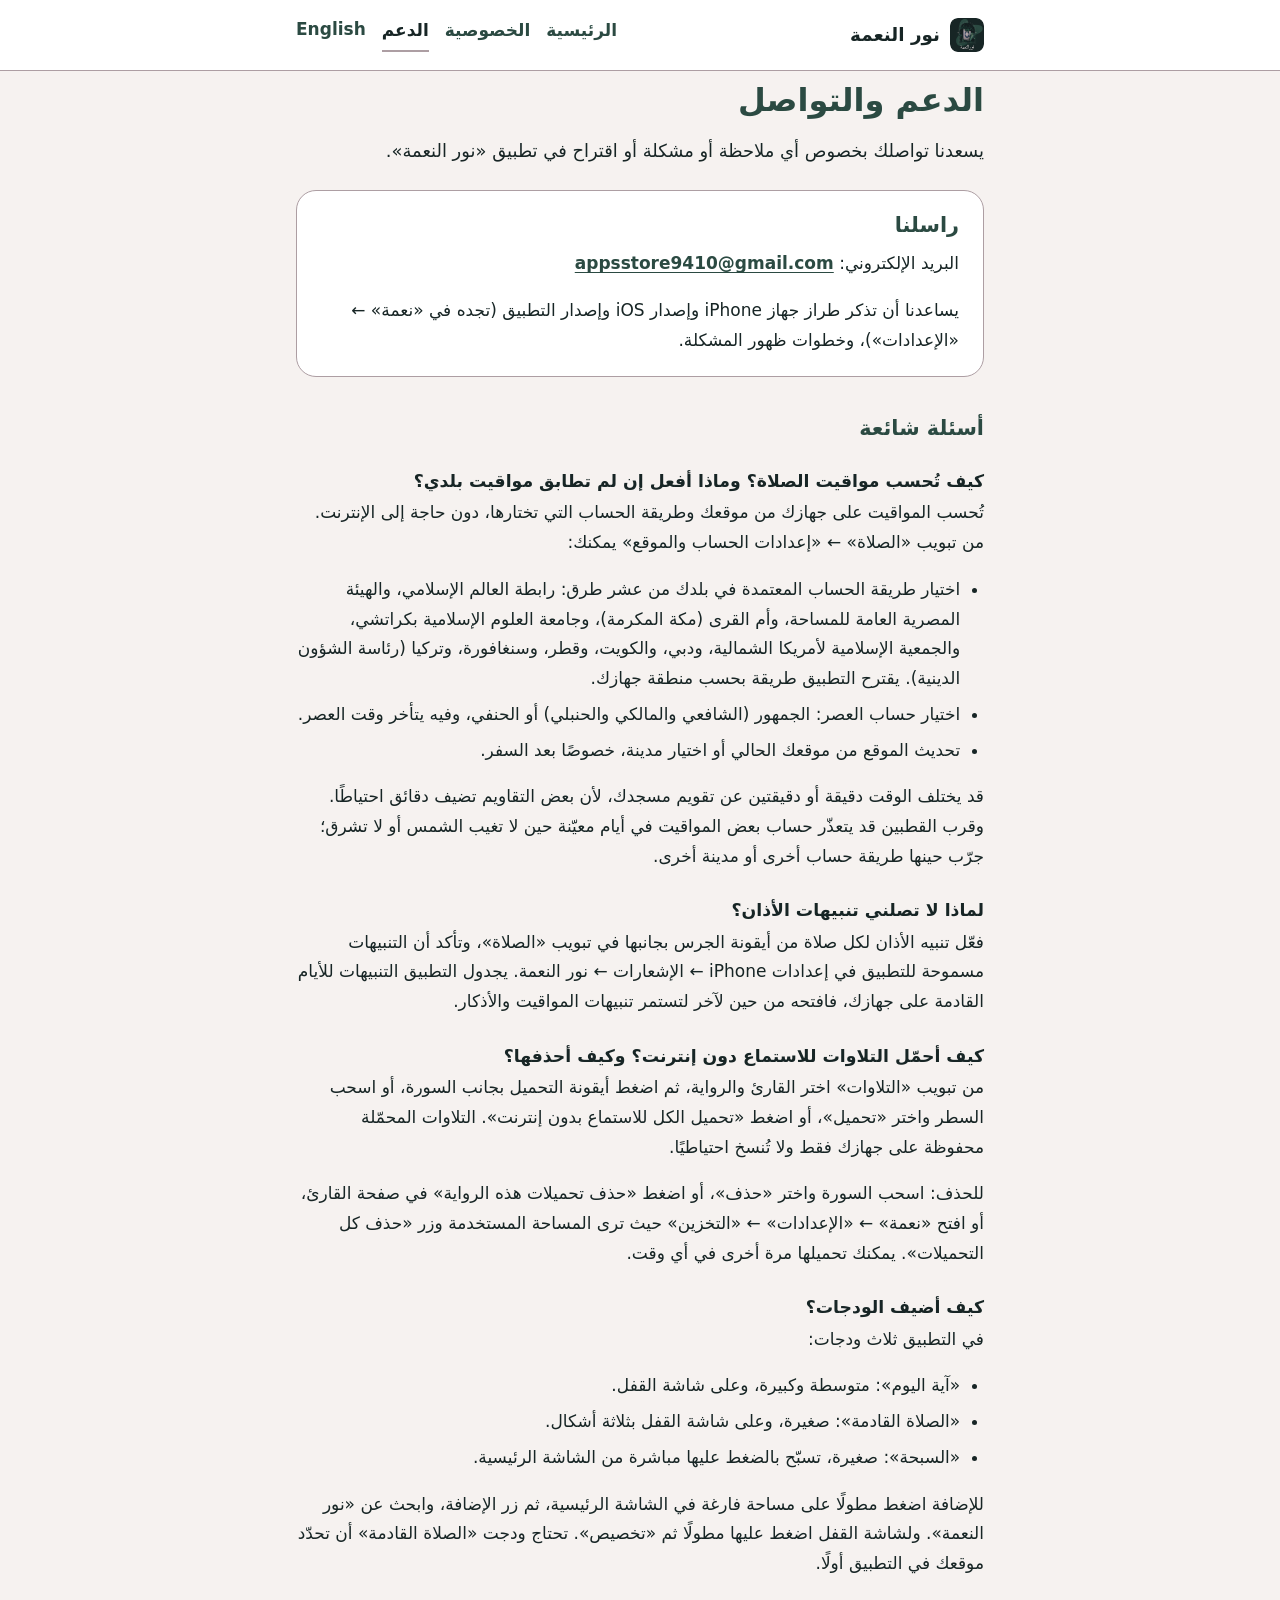
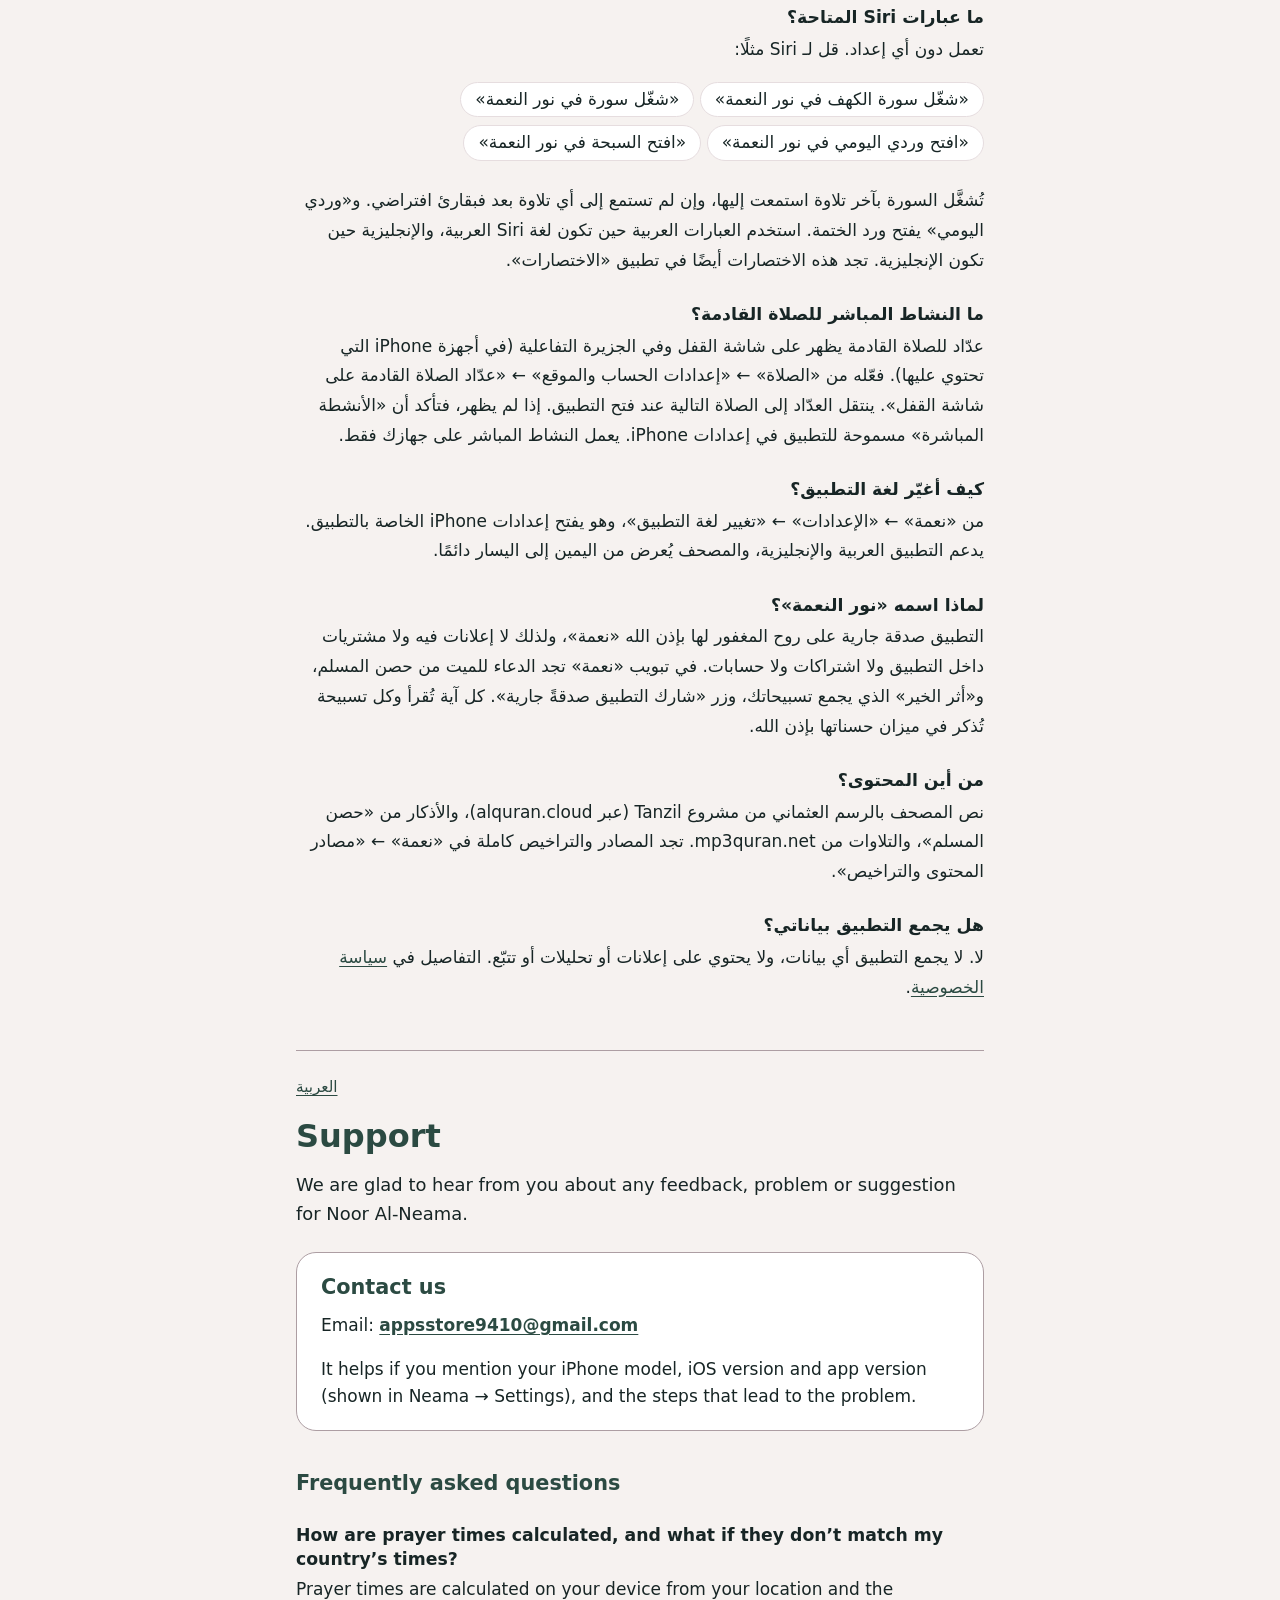
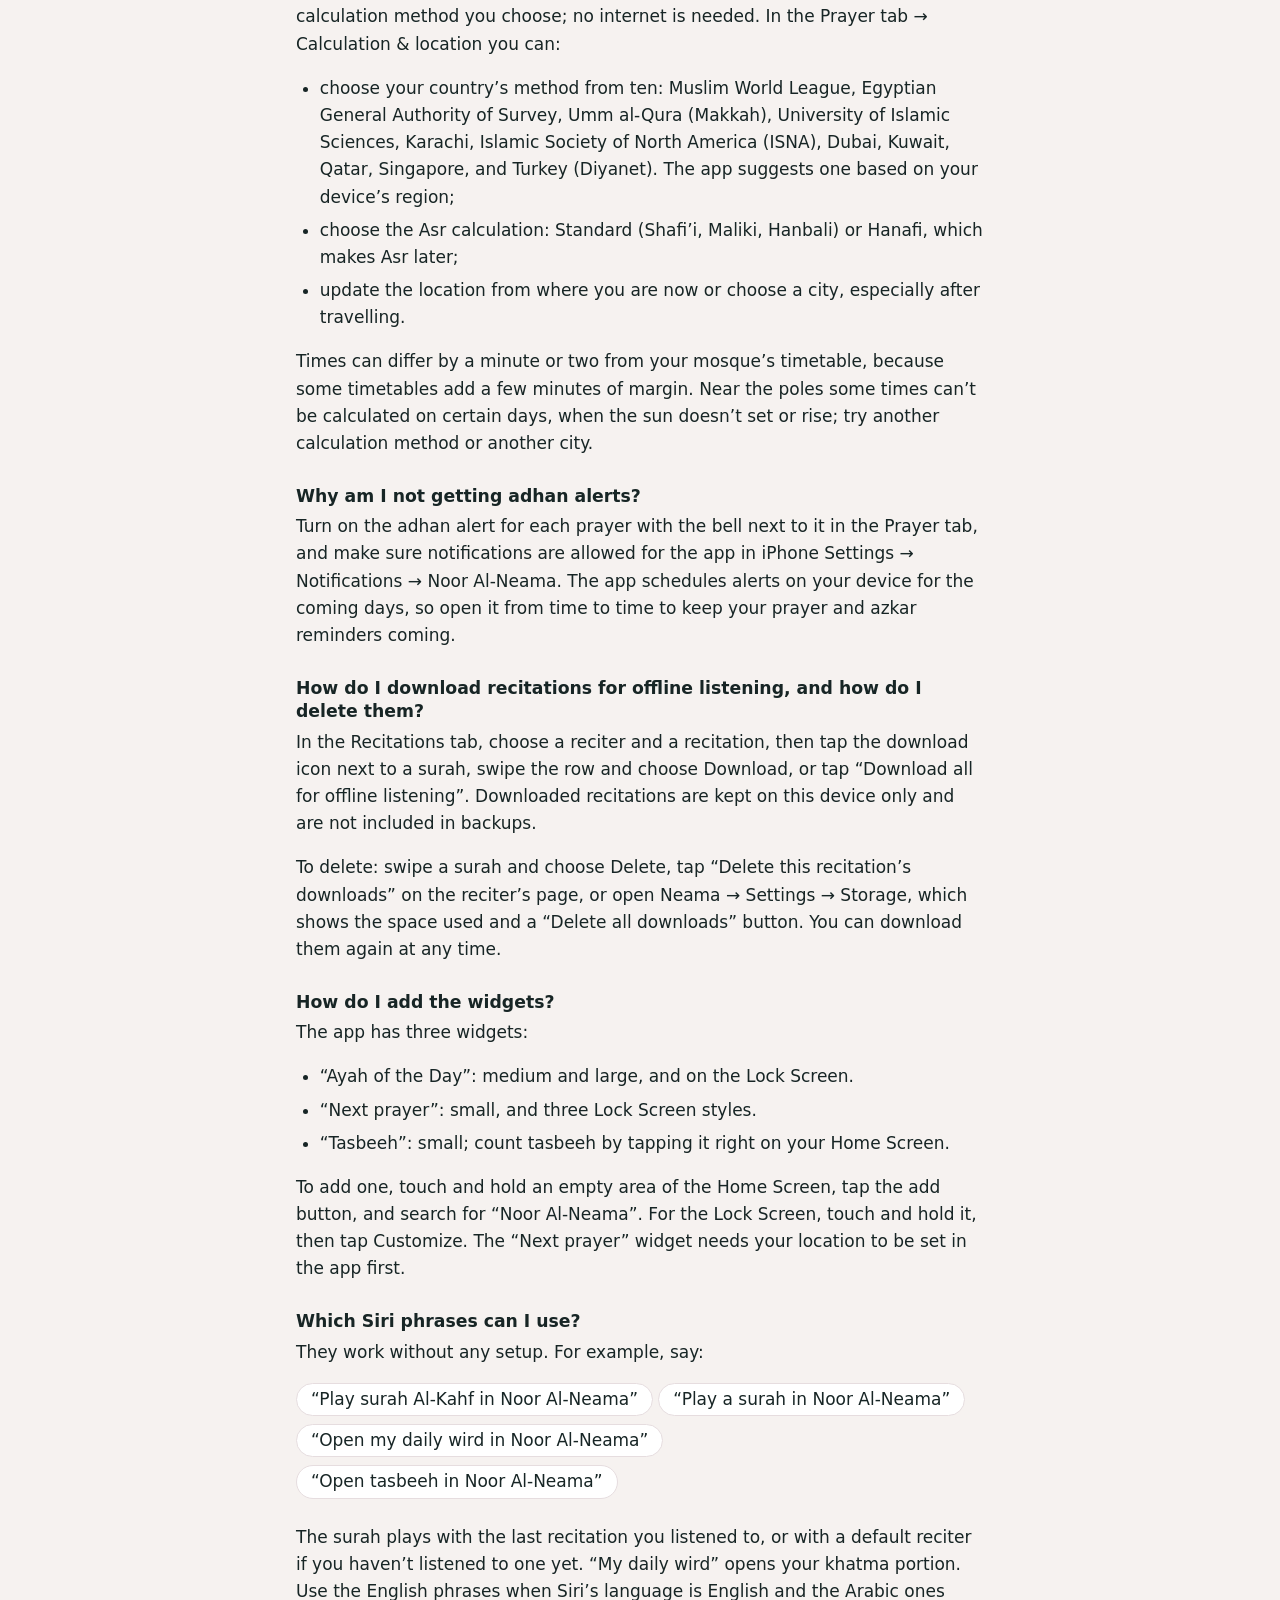
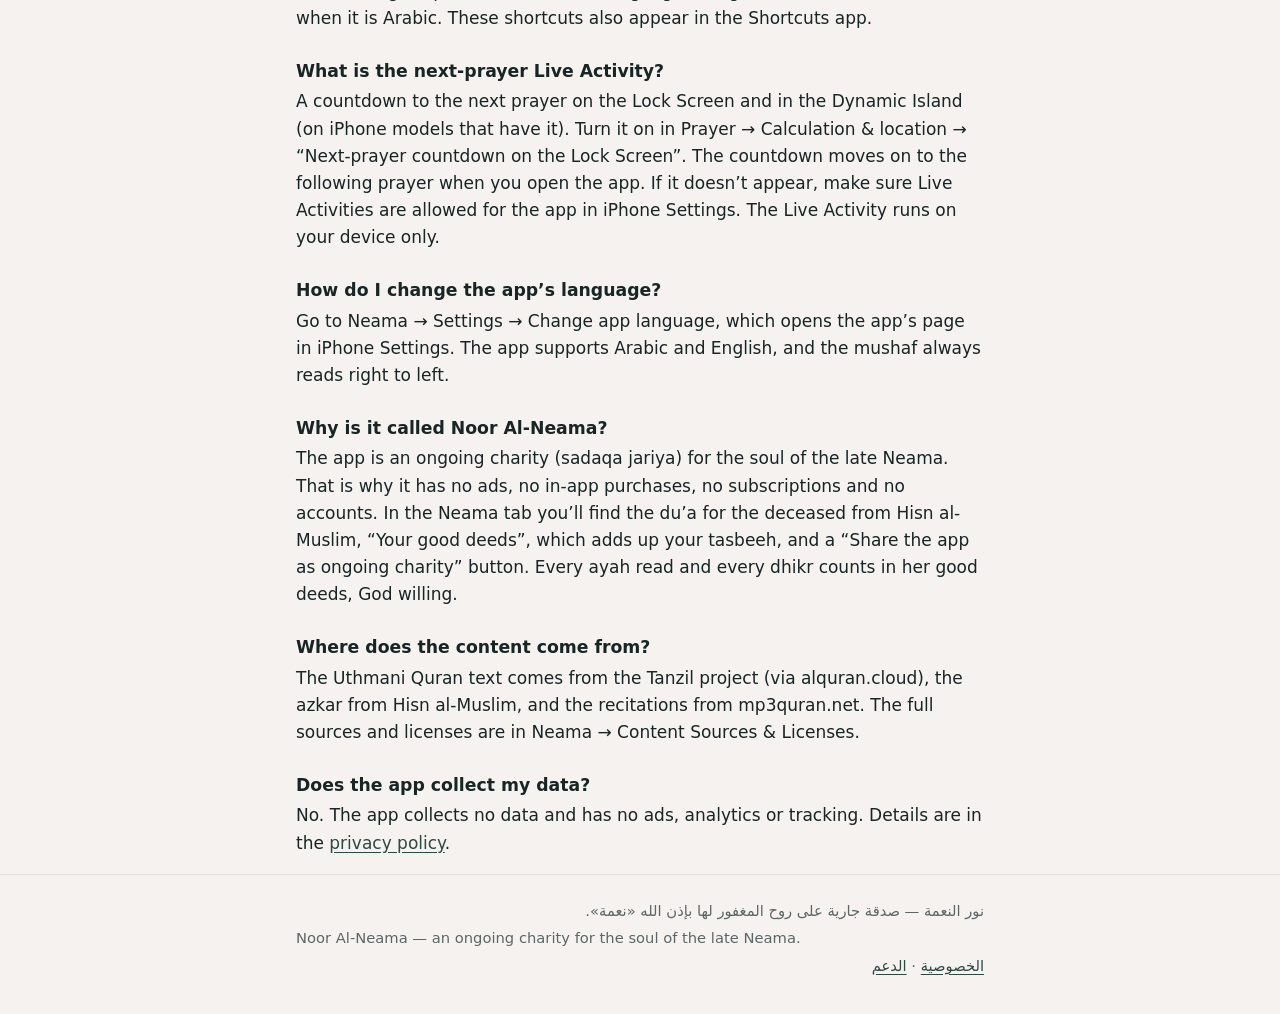
==== support.html @ 706d5c21 "site: privacy and support pages Co-Authored-By: Claude Opus 5.5 <noreply@anthropic.com> Claude-Sessi" ====
<!doctype html>
<html lang="ar" dir="rtl">
<head>
<meta charset="utf-8">
<meta name="viewport" content="width=device-width, initial-scale=1">
<meta name="color-scheme" content="light dark">
<meta name="description" content="الدعم والأسئلة الشائعة لتطبيق نور النعمة. Support and frequently asked questions for Noor Al-Neama.">
<meta name="referrer" content="no-referrer">
<title>الدعم — نور النعمة · Support — Noor Al-Neama</title>
<link rel="icon" href="icon.png" type="image/png">
<link rel="stylesheet" href="style.css">
</head>
<body>
<a class="skip" href="#main">تخطَّ إلى المحتوى</a>
<header class="site-header">
  <div class="wrap">
    <a class="brand" href="index.html">
      <img src="icon.png" width="34" height="34" alt="">
      <span>نور النعمة</span>
    </a>
    <nav class="site-nav" aria-label="القائمة الرئيسية">
      <ul>
        <li><a href="index.html">الرئيسية</a></li>
        <li><a href="privacy.html">الخصوصية</a></li>
        <li><a href="support.html" aria-current="page">الدعم</a></li>
        <li><a href="#en" lang="en" hreflang="en">English</a></li>
      </ul>
    </nav>
  </div>
</header>

<main id="main" class="wrap">
<article id="ar">
  <h1>الدعم والتواصل</h1>
  <p class="lead">يسعدنا تواصلك بخصوص أي ملاحظة أو مشكلة أو اقتراح في تطبيق «نور النعمة».</p>

  <section class="card summary" aria-labelledby="ar-contact">
    <h2 id="ar-contact">راسلنا</h2>
    <p>البريد الإلكتروني: <a class="email" href="mailto:appsstore9410@gmail.com">appsstore9410@gmail.com</a></p>
    <p>يساعدنا أن تذكر طراز جهاز iPhone وإصدار iOS وإصدار التطبيق (تجده في «نعمة» ← «الإعدادات»)، وخطوات ظهور المشكلة.</p>
  </section>

  <section class="faq" aria-labelledby="ar-faq">
    <h2 id="ar-faq">أسئلة شائعة</h2>

    <h3>كيف تُحسب مواقيت الصلاة؟ وماذا أفعل إن لم تطابق مواقيت بلدي؟</h3>
    <p>تُحسب المواقيت على جهازك من موقعك وطريقة الحساب التي تختارها، دون حاجة إلى الإنترنت. من تبويب «الصلاة» ← «إعدادات الحساب والموقع» يمكنك:</p>
    <ul>
      <li>اختيار طريقة الحساب المعتمدة في بلدك من عشر طرق: رابطة العالم الإسلامي، والهيئة المصرية العامة للمساحة، وأم القرى (مكة المكرمة)، وجامعة العلوم الإسلامية بكراتشي، والجمعية الإسلامية لأمريكا الشمالية، ودبي، والكويت، وقطر، وسنغافورة، وتركيا (رئاسة الشؤون الدينية). يقترح التطبيق طريقة بحسب منطقة جهازك.</li>
      <li>اختيار حساب العصر: الجمهور (الشافعي والمالكي والحنبلي) أو الحنفي، وفيه يتأخر وقت العصر.</li>
      <li>تحديث الموقع من موقعك الحالي أو اختيار مدينة، خصوصًا بعد السفر.</li>
    </ul>
    <p>قد يختلف الوقت دقيقة أو دقيقتين عن تقويم مسجدك، لأن بعض التقاويم تضيف دقائق احتياطًا. وقرب القطبين قد يتعذّر حساب بعض المواقيت في أيام معيّنة حين لا تغيب الشمس أو لا تشرق؛ جرّب حينها طريقة حساب أخرى أو مدينة أخرى.</p>

    <h3>لماذا لا تصلني تنبيهات الأذان؟</h3>
    <p>فعّل تنبيه الأذان لكل صلاة من أيقونة الجرس بجانبها في تبويب «الصلاة»، وتأكد أن التنبيهات مسموحة للتطبيق في إعدادات iPhone ← الإشعارات ← نور النعمة. يجدول التطبيق التنبيهات للأيام القادمة على جهازك، فافتحه من حين لآخر لتستمر تنبيهات المواقيت والأذكار.</p>

    <h3>كيف أحمّل التلاوات للاستماع دون إنترنت؟ وكيف أحذفها؟</h3>
    <p>من تبويب «التلاوات» اختر القارئ والرواية، ثم اضغط أيقونة التحميل بجانب السورة، أو اسحب السطر واختر «تحميل»، أو اضغط «تحميل الكل للاستماع بدون إنترنت». التلاوات المحمّلة محفوظة على جهازك فقط ولا تُنسخ احتياطيًا.</p>
    <p>للحذف: اسحب السورة واختر «حذف»، أو اضغط «حذف تحميلات هذه الرواية» في صفحة القارئ، أو افتح «نعمة» ← «الإعدادات» ← «التخزين» حيث ترى المساحة المستخدمة وزر «حذف كل التحميلات». يمكنك تحميلها مرة أخرى في أي وقت.</p>

    <h3>كيف أضيف الودجات؟</h3>
    <p>في التطبيق ثلاث ودجات:</p>
    <ul>
      <li>«آية اليوم»: متوسطة وكبيرة، وعلى شاشة القفل.</li>
      <li>«الصلاة القادمة»: صغيرة، وعلى شاشة القفل بثلاثة أشكال.</li>
      <li>«السبحة»: صغيرة، تسبّح بالضغط عليها مباشرة من الشاشة الرئيسية.</li>
    </ul>
    <p>للإضافة اضغط مطولًا على مساحة فارغة في الشاشة الرئيسية، ثم زر الإضافة، وابحث عن «نور النعمة». ولشاشة القفل اضغط عليها مطولًا ثم «تخصيص». تحتاج ودجت «الصلاة القادمة» أن تحدّد موقعك في التطبيق أولًا.</p>

    <h3>ما عبارات Siri المتاحة؟</h3>
    <p>تعمل دون أي إعداد. قل لـ Siri مثلًا:</p>
    <ul class="phrases">
      <li>«شغّل سورة الكهف في نور النعمة»</li>
      <li>«شغّل سورة في نور النعمة»</li>
      <li>«افتح وردي اليومي في نور النعمة»</li>
      <li>«افتح السبحة في نور النعمة»</li>
    </ul>
    <p>تُشغَّل السورة بآخر تلاوة استمعت إليها، وإن لم تستمع إلى أي تلاوة بعد فبقارئ افتراضي. و«وردي اليومي» يفتح ورد الختمة. استخدم العبارات العربية حين تكون لغة Siri العربية، والإنجليزية حين تكون الإنجليزية. تجد هذه الاختصارات أيضًا في تطبيق «الاختصارات».</p>

    <h3>ما النشاط المباشر للصلاة القادمة؟</h3>
    <p>عدّاد للصلاة القادمة يظهر على شاشة القفل وفي الجزيرة التفاعلية (في أجهزة iPhone التي تحتوي عليها). فعّله من «الصلاة» ← «إعدادات الحساب والموقع» ← «عدّاد الصلاة القادمة على شاشة القفل». ينتقل العدّاد إلى الصلاة التالية عند فتح التطبيق. إذا لم يظهر، فتأكد أن «الأنشطة المباشرة» مسموحة للتطبيق في إعدادات iPhone. يعمل النشاط المباشر على جهازك فقط.</p>

    <h3>كيف أغيّر لغة التطبيق؟</h3>
    <p>من «نعمة» ← «الإعدادات» ← «تغيير لغة التطبيق»، وهو يفتح إعدادات iPhone الخاصة بالتطبيق. يدعم التطبيق العربية والإنجليزية، والمصحف يُعرض من اليمين إلى اليسار دائمًا.</p>

    <h3>لماذا اسمه «نور النعمة»؟</h3>
    <p>التطبيق صدقة جارية على روح المغفور لها بإذن الله «نعمة»، ولذلك لا إعلانات فيه ولا مشتريات داخل التطبيق ولا اشتراكات ولا حسابات. في تبويب «نعمة» تجد الدعاء للميت من حصن المسلم، و«أثر الخير» الذي يجمع تسبيحاتك، وزر «شارك التطبيق صدقةً جارية». كل آية تُقرأ وكل تسبيحة تُذكر في ميزان حسناتها بإذن الله.</p>

    <h3>من أين المحتوى؟</h3>
    <p>نص المصحف بالرسم العثماني من مشروع Tanzil (عبر alquran.cloud)، والأذكار من «حصن المسلم»، والتلاوات من mp3quran.net. تجد المصادر والتراخيص كاملة في «نعمة» ← «مصادر المحتوى والتراخيص».</p>

    <h3>هل يجمع التطبيق بياناتي؟</h3>
    <p>لا. لا يجمع التطبيق أي بيانات، ولا يحتوي على إعلانات أو تحليلات أو تتبّع. التفاصيل في <a href="privacy.html">سياسة الخصوصية</a>.</p>
  </section>
</article>

<article id="en" class="en" lang="en" dir="ltr">
  <p class="lang-switch"><a href="#ar" lang="ar" hreflang="ar" dir="rtl">العربية</a></p>
  <h1>Support</h1>
  <p class="lead">We are glad to hear from you about any feedback, problem or suggestion for Noor Al-Neama.</p>

  <section class="card summary" aria-labelledby="en-contact">
    <h2 id="en-contact">Contact us</h2>
    <p>Email: <a class="email" href="mailto:appsstore9410@gmail.com">appsstore9410@gmail.com</a></p>
    <p>It helps if you mention your iPhone model, iOS version and app version (shown in Neama → Settings), and the steps that lead to the problem.</p>
  </section>

  <section class="faq" aria-labelledby="en-faq">
    <h2 id="en-faq">Frequently asked questions</h2>

    <h3>How are prayer times calculated, and what if they don’t match my country’s times?</h3>
    <p>Prayer times are calculated on your device from your location and the calculation method you choose; no internet is needed. In the Prayer tab → Calculation &amp; location you can:</p>
    <ul>
      <li>choose your country’s method from ten: Muslim World League, Egyptian General Authority of Survey, Umm al-Qura (Makkah), University of Islamic Sciences, Karachi, Islamic Society of North America (ISNA), Dubai, Kuwait, Qatar, Singapore, and Turkey (Diyanet). The app suggests one based on your device’s region;</li>
      <li>choose the Asr calculation: Standard (Shafi’i, Maliki, Hanbali) or Hanafi, which makes Asr later;</li>
      <li>update the location from where you are now or choose a city, especially after travelling.</li>
    </ul>
    <p>Times can differ by a minute or two from your mosque’s timetable, because some timetables add a few minutes of margin. Near the poles some times can’t be calculated on certain days, when the sun doesn’t set or rise; try another calculation method or another city.</p>

    <h3>Why am I not getting adhan alerts?</h3>
    <p>Turn on the adhan alert for each prayer with the bell next to it in the Prayer tab, and make sure notifications are allowed for the app in iPhone Settings → Notifications → Noor Al-Neama. The app schedules alerts on your device for the coming days, so open it from time to time to keep your prayer and azkar reminders coming.</p>

    <h3>How do I download recitations for offline listening, and how do I delete them?</h3>
    <p>In the Recitations tab, choose a reciter and a recitation, then tap the download icon next to a surah, swipe the row and choose Download, or tap “Download all for offline listening”. Downloaded recitations are kept on this device only and are not included in backups.</p>
    <p>To delete: swipe a surah and choose Delete, tap “Delete this recitation’s downloads” on the reciter’s page, or open Neama → Settings → Storage, which shows the space used and a “Delete all downloads” button. You can download them again at any time.</p>

    <h3>How do I add the widgets?</h3>
    <p>The app has three widgets:</p>
    <ul>
      <li>“Ayah of the Day”: medium and large, and on the Lock Screen.</li>
      <li>“Next prayer”: small, and three Lock Screen styles.</li>
      <li>“Tasbeeh”: small; count tasbeeh by tapping it right on your Home Screen.</li>
    </ul>
    <p>To add one, touch and hold an empty area of the Home Screen, tap the add button, and search for “Noor Al-Neama”. For the Lock Screen, touch and hold it, then tap Customize. The “Next prayer” widget needs your location to be set in the app first.</p>

    <h3>Which Siri phrases can I use?</h3>
    <p>They work without any setup. For example, say:</p>
    <ul class="phrases">
      <li>“Play surah Al-Kahf in Noor Al-Neama”</li>
      <li>“Play a surah in Noor Al-Neama”</li>
      <li>“Open my daily wird in Noor Al-Neama”</li>
      <li>“Open tasbeeh in Noor Al-Neama”</li>
    </ul>
    <p>The surah plays with the last recitation you listened to, or with a default reciter if you haven’t listened to one yet. “My daily wird” opens your khatma portion. Use the English phrases when Siri’s language is English and the Arabic ones when it is Arabic. These shortcuts also appear in the Shortcuts app.</p>

    <h3>What is the next-prayer Live Activity?</h3>
    <p>A countdown to the next prayer on the Lock Screen and in the Dynamic Island (on iPhone models that have it). Turn it on in Prayer → Calculation &amp; location → “Next-prayer countdown on the Lock Screen”. The countdown moves on to the following prayer when you open the app. If it doesn’t appear, make sure Live Activities are allowed for the app in iPhone Settings. The Live Activity runs on your device only.</p>

    <h3>How do I change the app’s language?</h3>
    <p>Go to Neama → Settings → Change app language, which opens the app’s page in iPhone Settings. The app supports Arabic and English, and the mushaf always reads right to left.</p>

    <h3>Why is it called Noor Al-Neama?</h3>
    <p>The app is an ongoing charity (sadaqa jariya) for the soul of the late Neama. That is why it has no ads, no in-app purchases, no subscriptions and no accounts. In the Neama tab you’ll find the du’a for the deceased from Hisn al-Muslim, “Your good deeds”, which adds up your tasbeeh, and a “Share the app as ongoing charity” button. Every ayah read and every dhikr counts in her good deeds, God willing.</p>

    <h3>Where does the content come from?</h3>
    <p>The Uthmani Quran text comes from the Tanzil project (via alquran.cloud), the azkar from Hisn al-Muslim, and the recitations from mp3quran.net. The full sources and licenses are in Neama → Content Sources &amp; Licenses.</p>

    <h3>Does the app collect my data?</h3>
    <p>No. The app collects no data and has no ads, analytics or tracking. Details are in the <a href="privacy.html">privacy policy</a>.</p>
  </section>
</article>
</main>

<footer class="site-footer">
  <div class="wrap">
    <p>نور النعمة — صدقة جارية على روح المغفور لها بإذن الله «نعمة».</p>
    <p lang="en" dir="ltr" class="ltr">Noor Al-Neama — an ongoing charity for the soul of the late Neama.</p>
    <p><a href="privacy.html">الخصوصية</a> · <a href="support.html">الدعم</a></p>
  </div>
</footer>
</body>
</html>
---- style.css ----
/* Noor Al-Neama: privacy and support pages. Palette = spec §4 tokens (light / dark).
   No web fonts, no external requests: system fonts only (SF Arabic on Apple devices). */
:root {
  color-scheme: light dark;
  --bg: #F6F2F0;
  --surface: #FFFFFF;
  --fg: #172525;
  --muted: #5A6766;
  --primary: #2B4A42;
  --accent: #AD9EA3;       /* rose-silver: borders and ornaments only */
  --accent-text: #7A626C;  /* rose-silver for text (>= 4.5:1 on bg), as Theme.accentText */
  --divider: #E6DDDF;
  --radius: 20px;
}
@media (prefers-color-scheme: dark) {
  :root {
    --bg: #132020;
    --surface: #1C2C2B;
    --fg: #EFE2E9;
    --muted: #A3AFAD;
    --primary: #8CC2B0;
    --accent: #C2B1B7;
    --accent-text: #E3D3D9;
    --divider: #2A3A39;
  }
}

*, *::before, *::after { box-sizing: border-box; }
html { -webkit-text-size-adjust: 100%; text-size-adjust: 100%; }
body {
  margin: 0;
  background: var(--bg);
  color: var(--fg);
  font: 1.0625rem/1.75 -apple-system, BlinkMacSystemFont, "SF Arabic", "SF Pro Text", "Geeza Pro",
        "Segoe UI", "Noto Sans Arabic", "Noto Naskh Arabic", Tahoma, "DejaVu Sans", sans-serif;
  overflow-wrap: break-word;
}
[lang="en"] { line-height: 1.6; }

.skip {
  position: absolute;
  inset-inline-start: 16px;
  top: -100px;
  background: var(--primary);
  color: var(--bg);
  padding: 8px 14px;
  border-radius: 10px;
  z-index: 10;
}
.skip:focus { top: 12px; }

a { color: var(--primary); text-underline-offset: 3px; }
a:hover { text-decoration-thickness: 2px; }
a:focus-visible, summary:focus-visible {
  outline: 3px solid var(--accent);
  outline-offset: 2px;
  border-radius: 4px;
}

.wrap { max-width: 720px; margin: 0 auto; padding: 0 16px; }

/* Header: brand and navigation */
.site-header { border-bottom: 1px solid var(--accent); background: var(--surface); }
.site-header .wrap {
  display: flex;
  flex-wrap: wrap;
  align-items: center;
  justify-content: space-between;
  gap: 8px 16px;
  padding-block: 12px;
}
.brand {
  display: inline-flex;
  align-items: center;
  gap: 10px;
  font-weight: 700;
  font-size: 1.15rem;
  color: var(--fg);
  text-decoration: none;
}
.brand img { width: 34px; height: 34px; flex: none; border-radius: 8px; }
.site-nav ul { display: flex; flex-wrap: wrap; gap: 4px 16px; margin: 0; padding: 0; list-style: none; }
.site-nav a { text-decoration: none; font-weight: 600; padding: 4px 0; display: inline-block; }
.site-nav a[aria-current="page"] { color: var(--fg); border-bottom: 2px solid var(--accent); }

main { padding-block: 24px 40px; }
h1, h2, h3 { color: var(--primary); line-height: 1.35; }
h1 { font-size: 1.75rem; margin: 0.25em 0 0.4em; }
h2 { font-size: 1.3rem; margin: 1.8em 0 0.5em; }
h3 { font-size: 1.08rem; margin: 1.4em 0 0.3em; color: var(--fg); }
p, ul, ol { margin: 0 0 1em; }
ul, ol { padding-inline-start: 1.4em; }
li { margin-bottom: 0.35em; }

.meta { color: var(--muted); font-size: 0.95rem; }
.lead { font-size: 1.12rem; }

/* Cards: 20pt corner radius and a gold hairline, like the app's ornament headers */
.card {
  background: var(--surface);
  border: 1px solid var(--divider);
  border-radius: var(--radius);
  padding: 16px 20px;
  margin: 24px 0;
}
.card > :last-child { margin-bottom: 0; }
.card h2:first-child { margin-top: 0; }
.card.summary { border-color: var(--accent); }
.checks { list-style: none; padding: 0; }
.checks li { position: relative; padding-inline-start: 1.6em; }
.checks li::before {
  content: "";
  position: absolute;
  inset-inline-start: 0.2em;
  top: 0.62em;
  width: 0.55em;
  height: 0.55em;
  border: 2px solid var(--accent);
  transform: rotate(45deg);
}

.faq h3 { margin-top: 1.6em; }
.phrases { list-style: none; padding: 0; }
.phrases li {
  display: inline-block;
  background: var(--surface);
  border: 1px solid var(--divider);
  border-radius: 999px;
  padding: 2px 14px;
  margin: 0 0 8px;
}

.cta {
  display: inline-block;
  background: var(--primary);
  color: var(--bg);
  font-weight: 700;
  text-decoration: none;
  border-radius: 14px;
  padding: 12px 22px;
  margin: 4px 0 16px;
}
.cta:hover { text-decoration: underline; }

.email { direction: ltr; unicode-bidi: isolate; font-weight: 600; }
.ltr { direction: ltr; unicode-bidi: isolate; }

/* English half of each page */
.en {
  border-top: 1px solid var(--accent);
  margin-top: 48px;
  padding-top: 24px;
  text-align: left;
}
.lang-switch { font-size: 0.95rem; }

.site-footer { border-top: 1px solid var(--divider); color: var(--muted); font-size: 0.92rem; }
.site-footer .wrap { padding-block: 20px 32px; }
.site-footer p { margin: 0.2em 0; }

@media (min-width: 600px) {
  h1 { font-size: 2rem; }
  .card { padding: 20px 24px; }
}
@media print {
  .site-nav, .skip { display: none; }
  body { background: #fff; color: #000; }
}
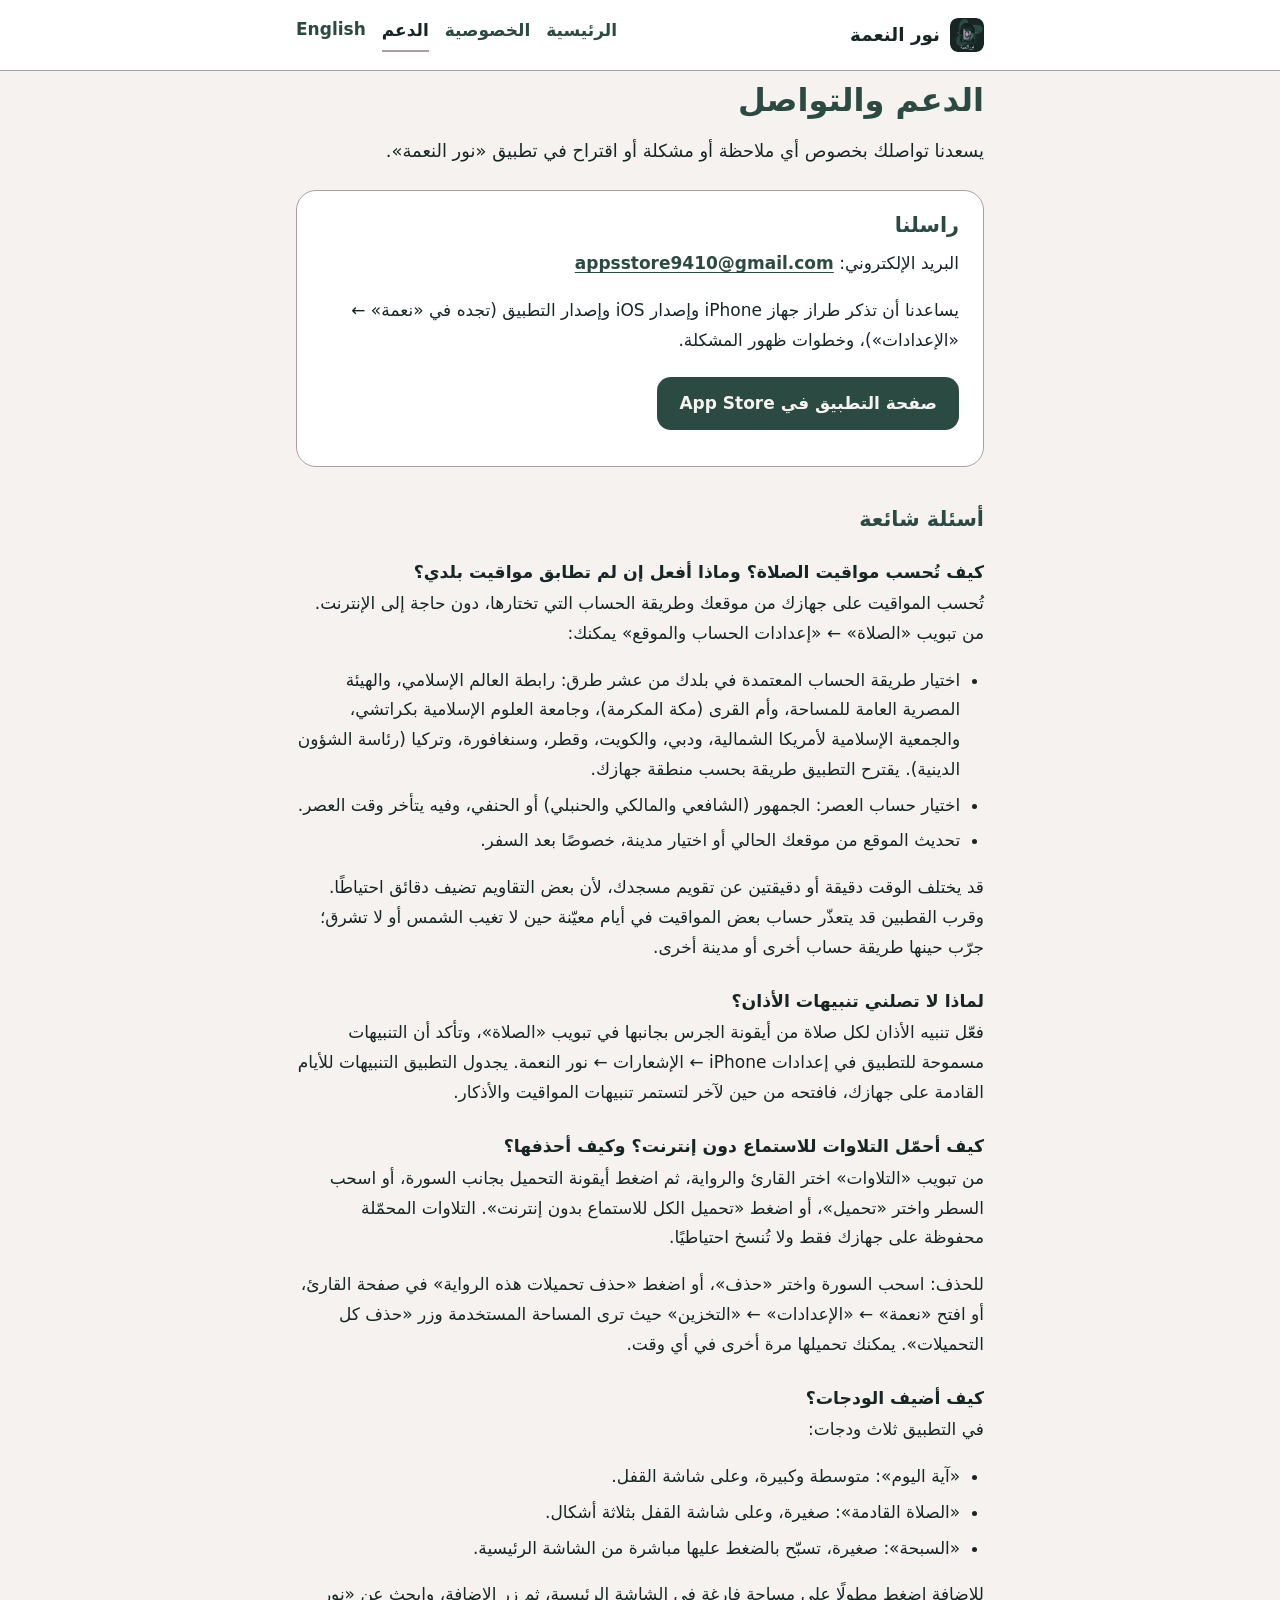
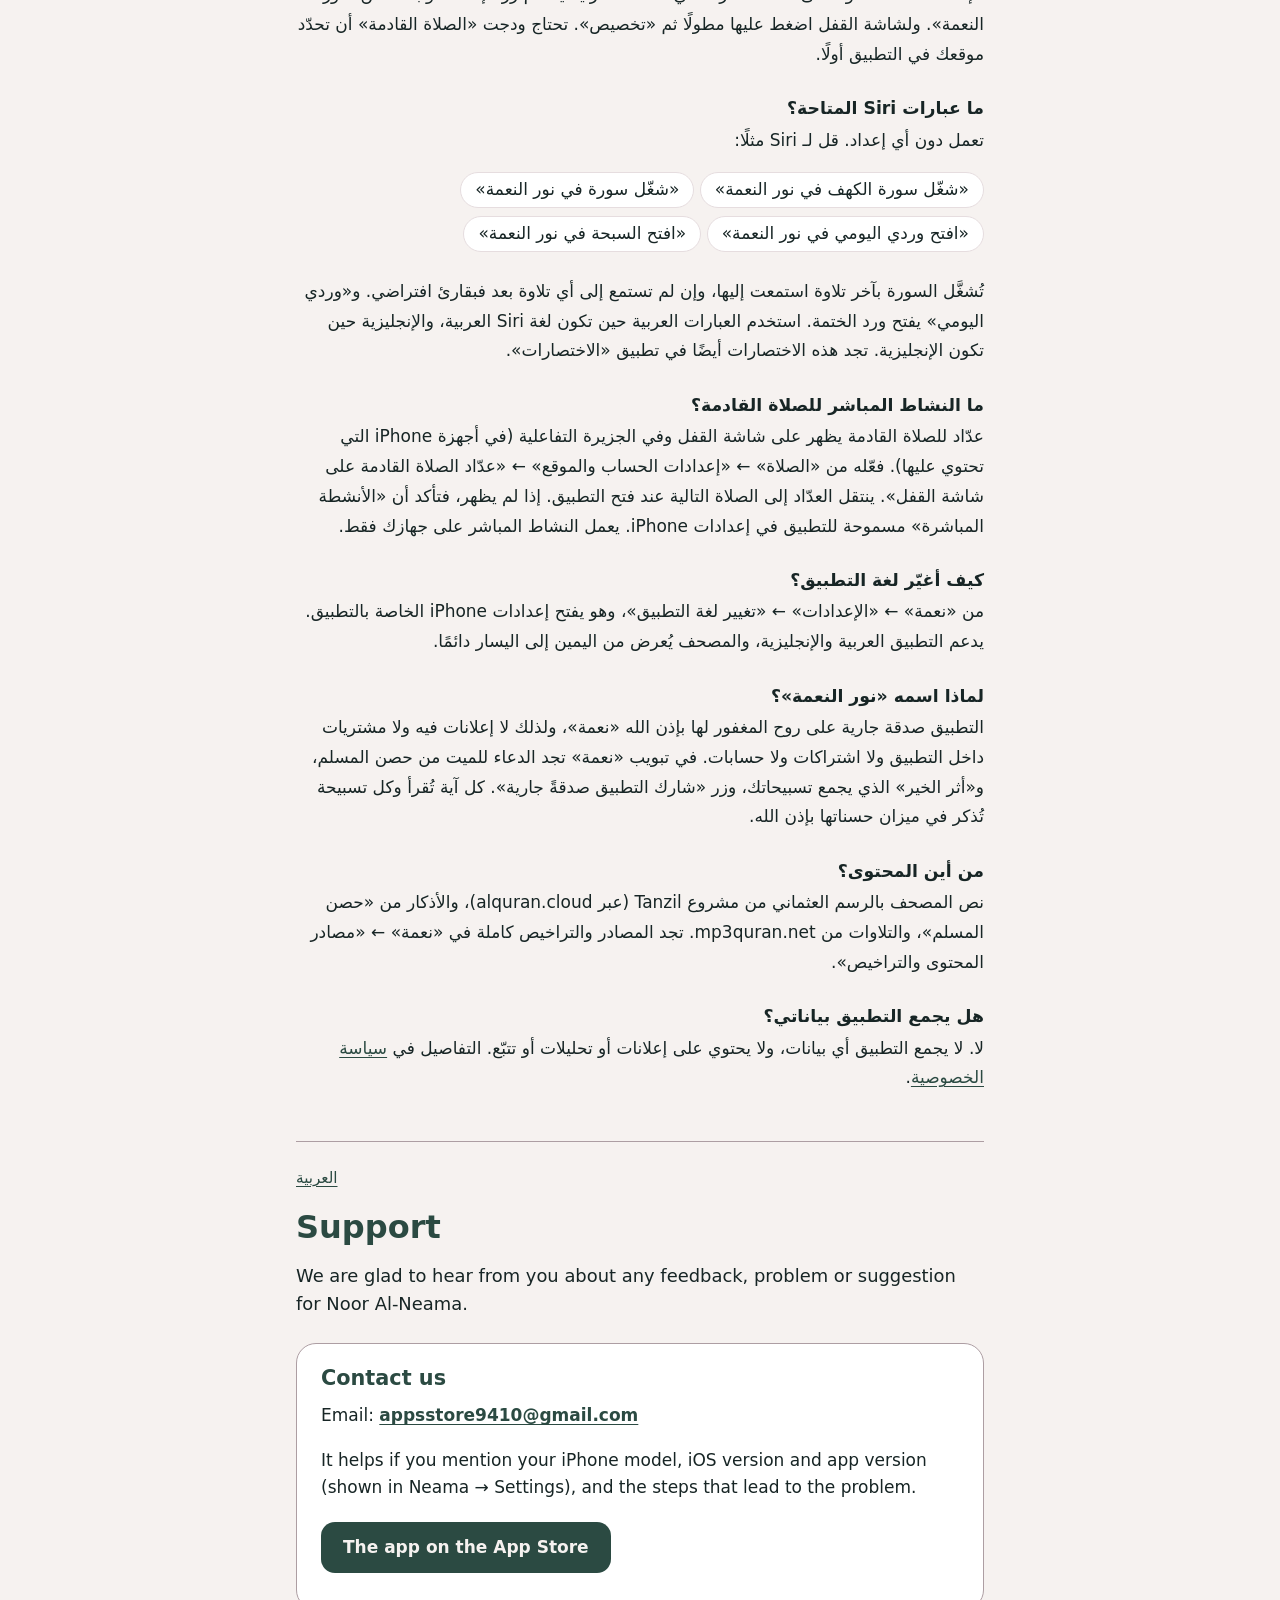
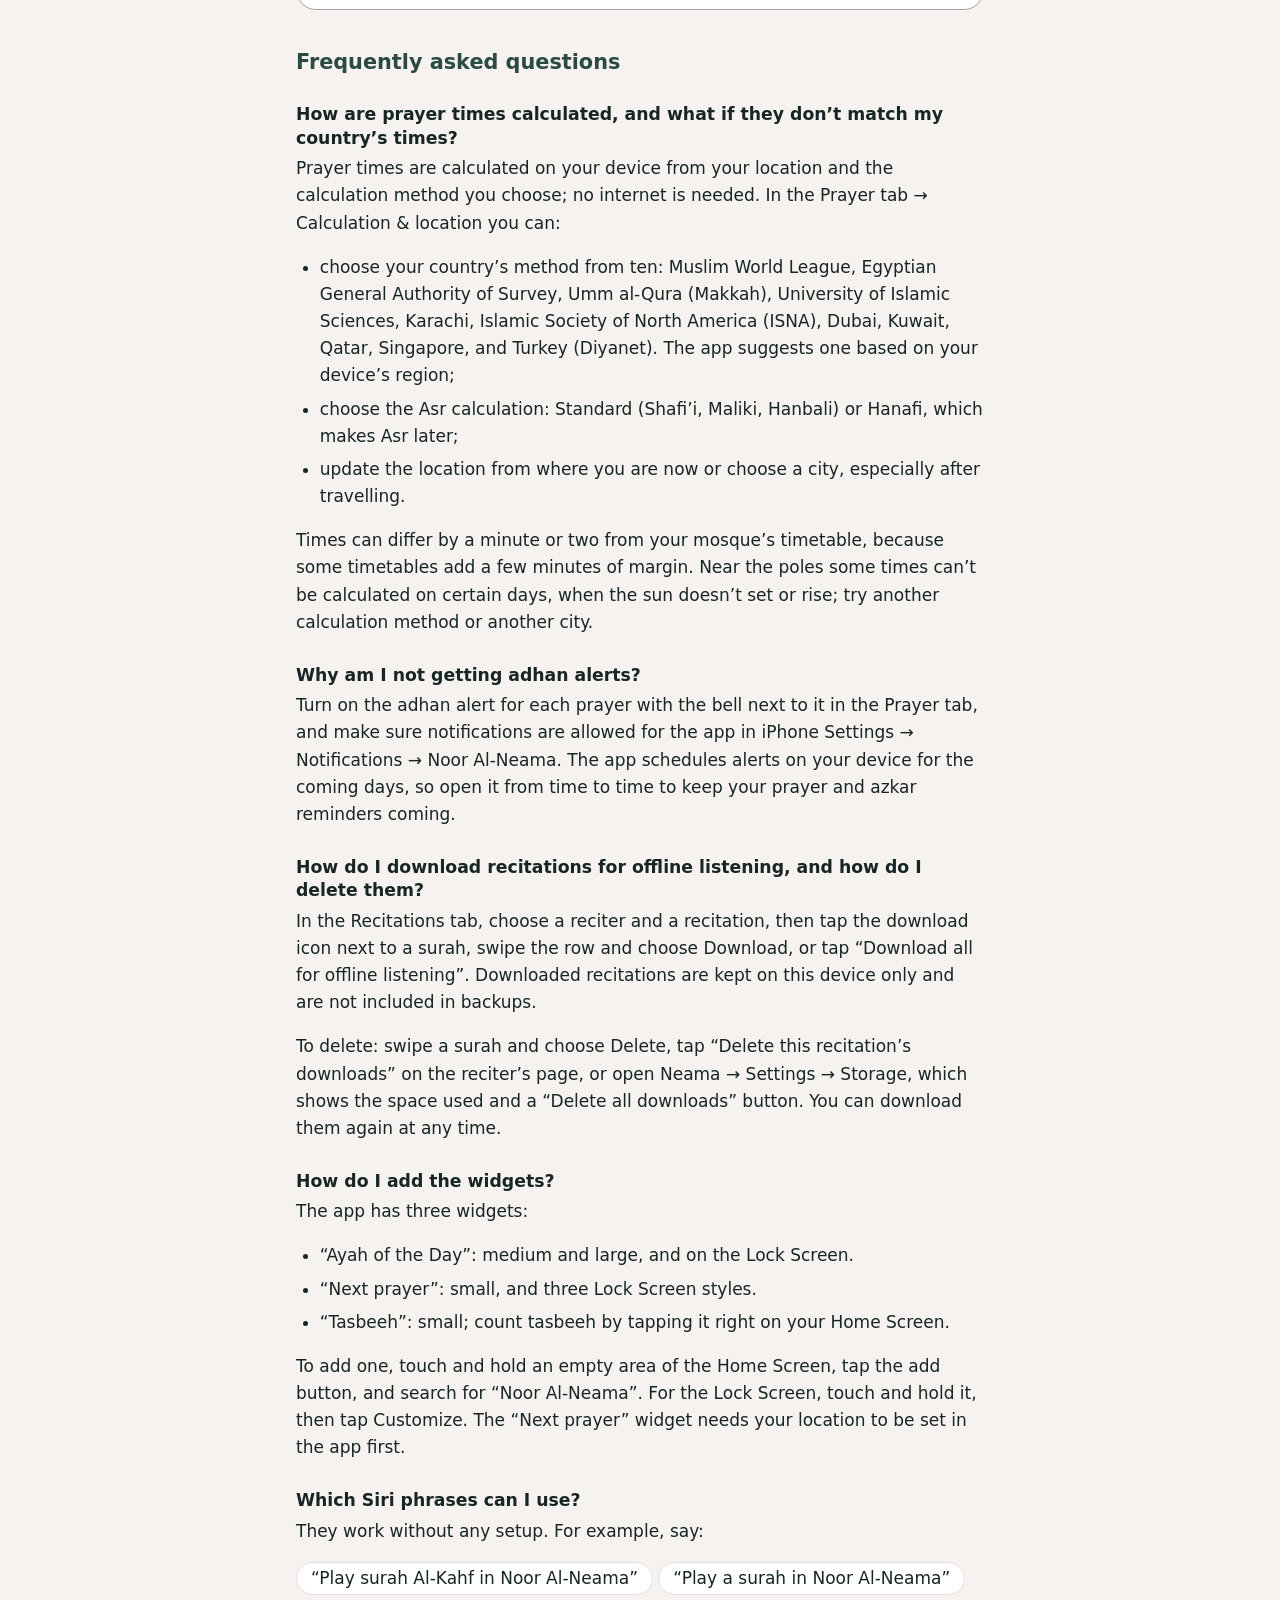
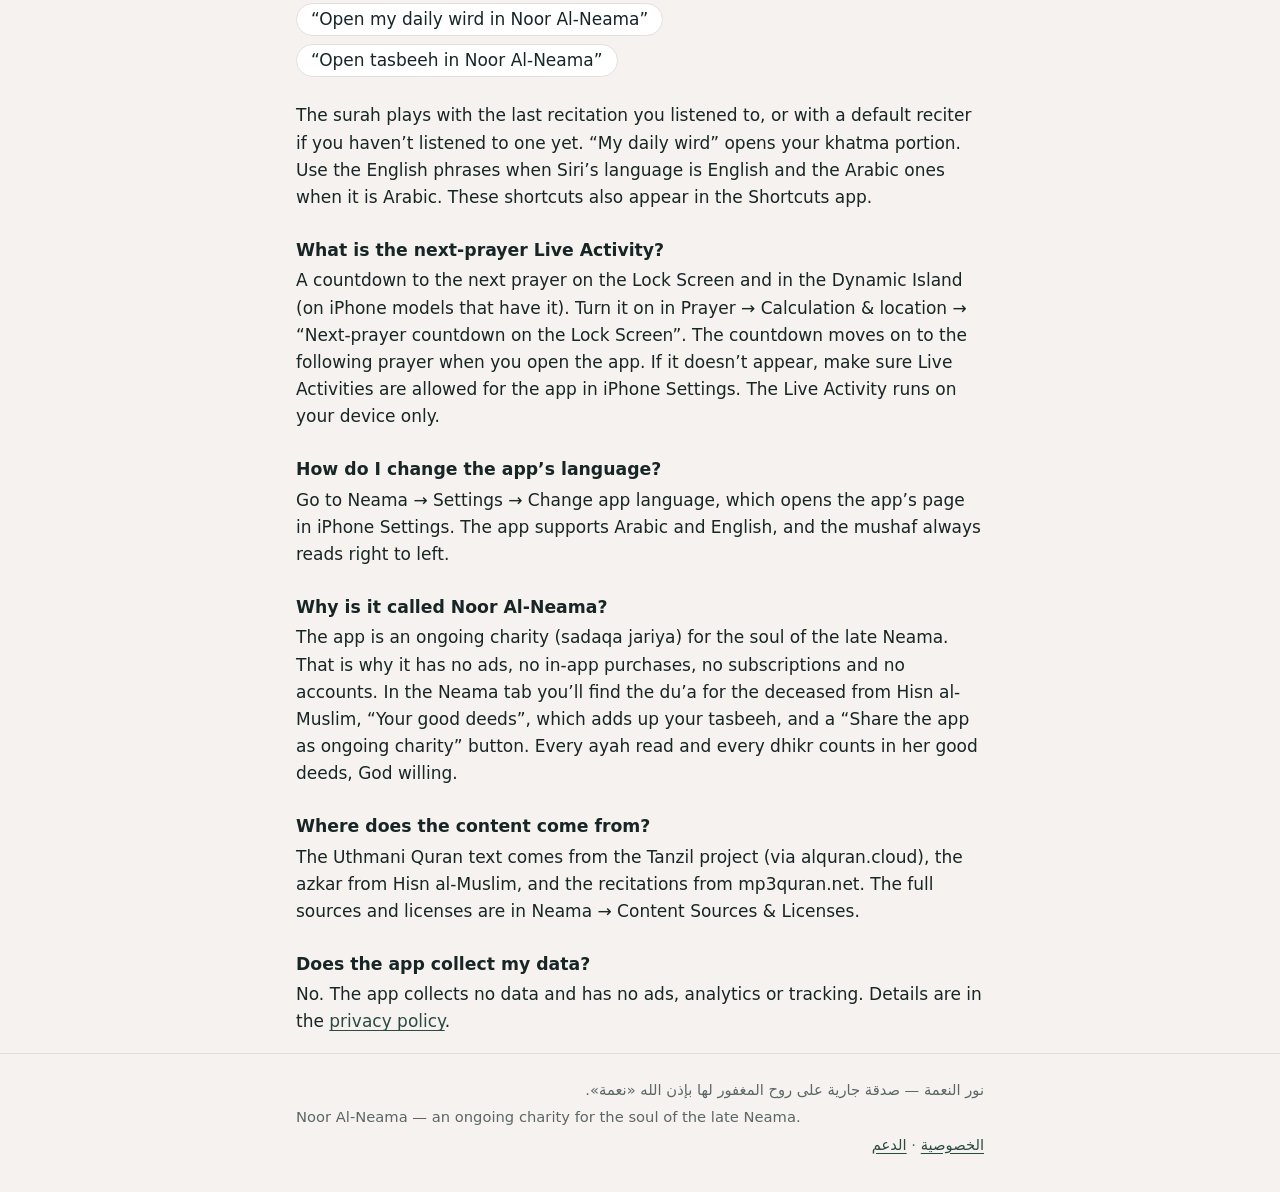
==== commit c9476627: "site: add the App Store link Co-Authored-By: Claude Opus 5.5 <noreply@anthropic.com> Claude-Session:" ====
--- a/support.html
+++ b/support.html
@@ -38,6 +38,7 @@
     <h2 id="ar-contact">راسلنا</h2>
     <p>البريد الإلكتروني: <a class="email" href="mailto:appsstore9410@gmail.com">appsstore9410@gmail.com</a></p>
     <p>يساعدنا أن تذكر طراز جهاز iPhone وإصدار iOS وإصدار التطبيق (تجده في «نعمة» ← «الإعدادات»)، وخطوات ظهور المشكلة.</p>
+    <p><a class="cta" href="https://apps.apple.com/app/id6822206057">صفحة التطبيق في App Store</a></p>
   </section>
 
   <section class="faq" aria-labelledby="ar-faq">
@@ -104,6 +105,7 @@
     <h2 id="en-contact">Contact us</h2>
     <p>Email: <a class="email" href="mailto:appsstore9410@gmail.com">appsstore9410@gmail.com</a></p>
     <p>It helps if you mention your iPhone model, iOS version and app version (shown in Neama → Settings), and the steps that lead to the problem.</p>
+    <p><a class="cta" href="https://apps.apple.com/app/id6822206057">The app on the App Store</a></p>
   </section>
 
   <section class="faq" aria-labelledby="en-faq">
